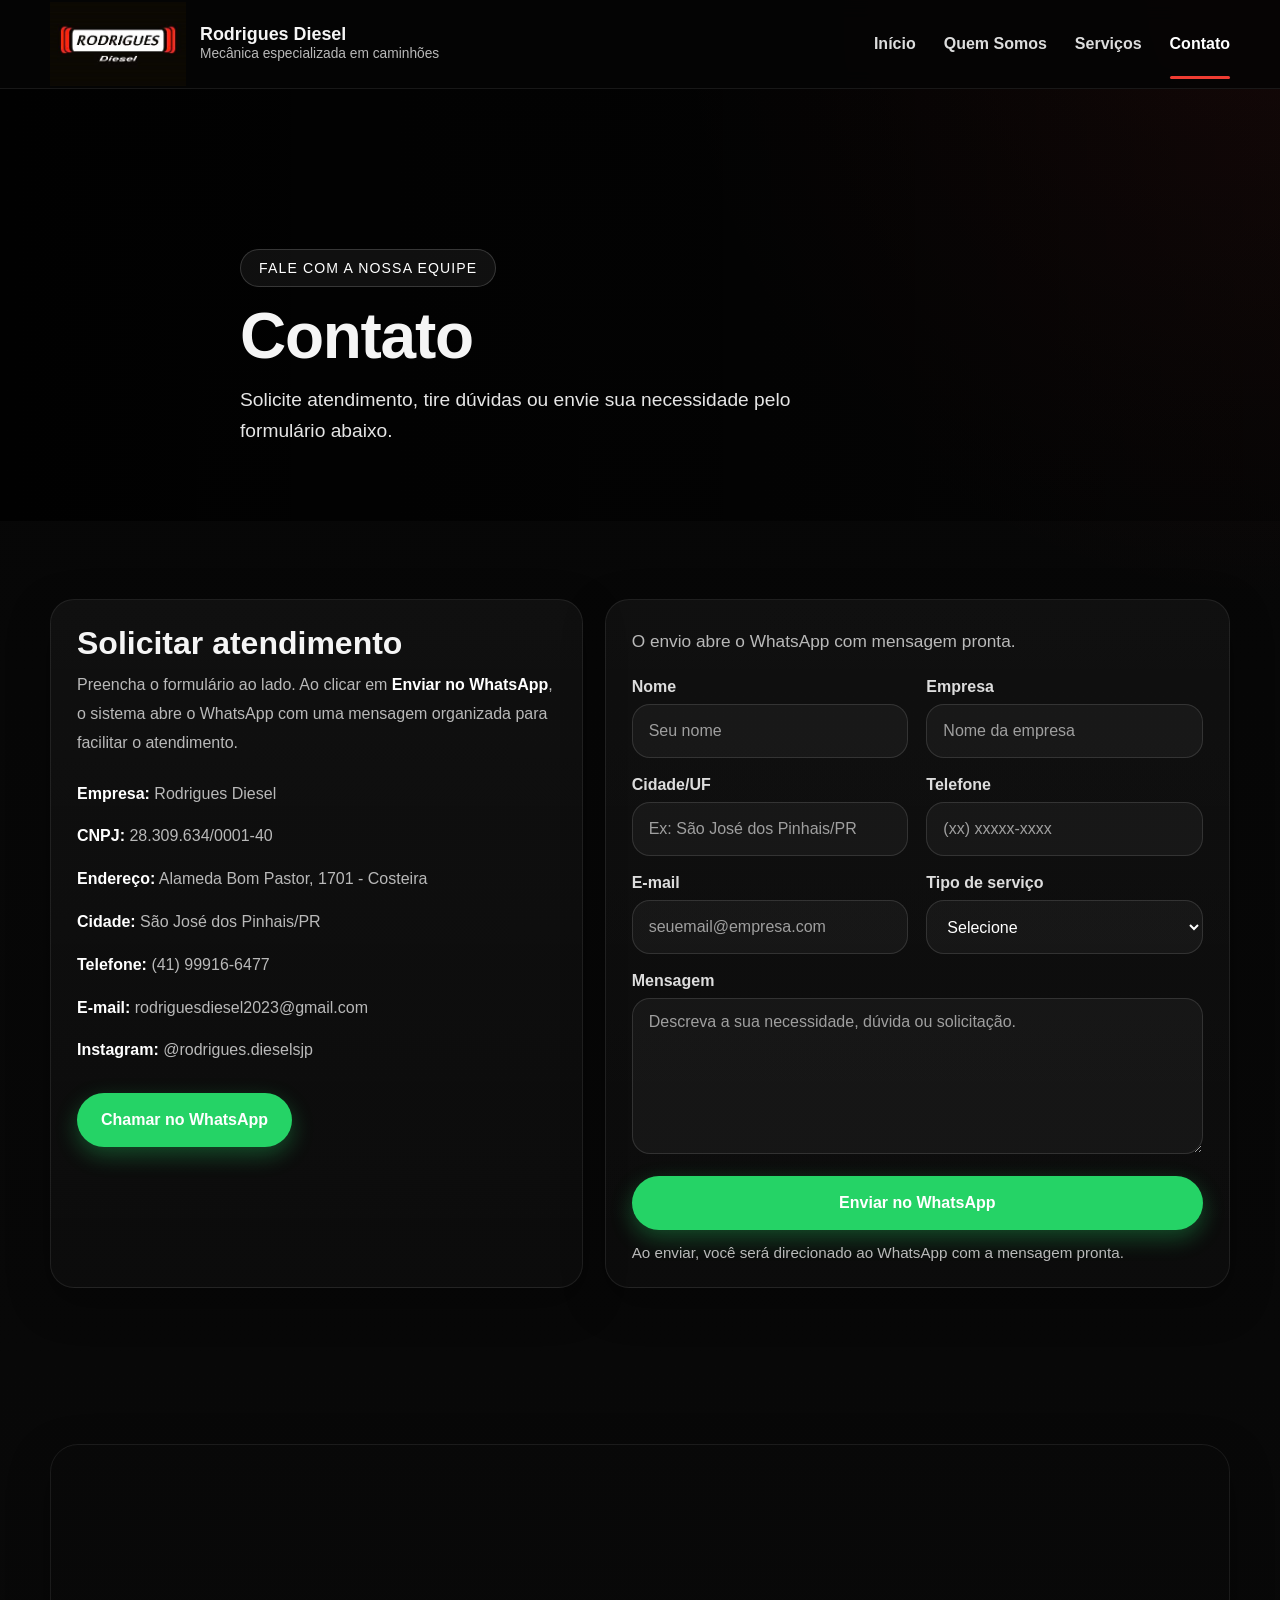
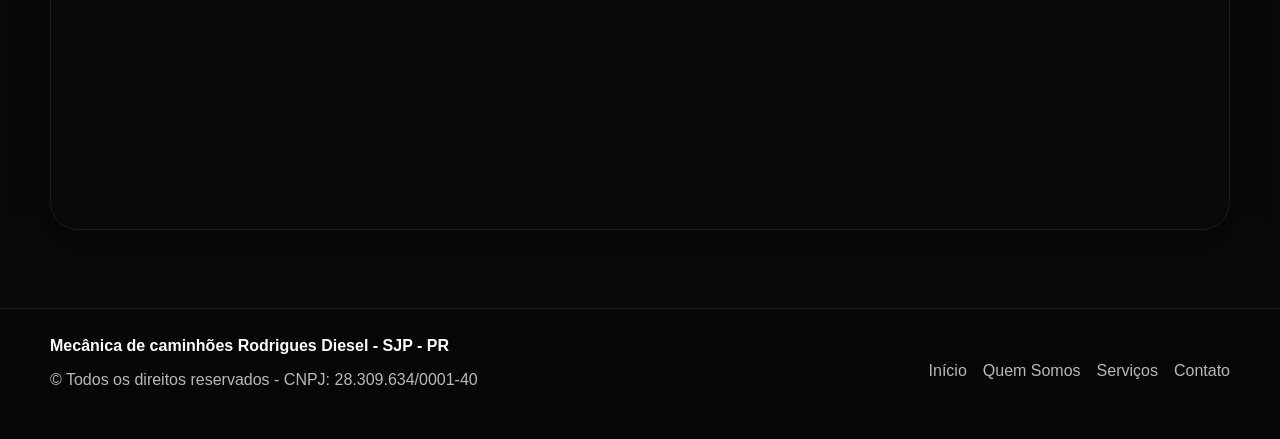
==== contato.html @ 135ef5be "Indexação Google + GSC" ====
<!DOCTYPE html>
<html lang="pt-BR">
<head>
  <meta charset="UTF-8">
  <meta name="viewport" content="width=device-width, initial-scale=1.0">
  <title>Contato | Rodrigues Diesel</title>
  <meta name="description" content="Entre em contato com a Rodrigues Diesel em São José dos Pinhais. Solicite atendimento pelo formulário ou pelo WhatsApp.">
  <link rel="stylesheet" href="./assets/css/style.css">
</head>
<body>
  <header class="site-header">
    <div class="container site-header__inner">
      <a class="brand" href="./index.html" aria-label="Rodrigues Diesel - página inicial">
        <img class="brand__logo" src="./assets/img/logo-rodrigues-diesel.jpeg" alt="Logo Rodrigues Diesel">
        <div class="brand__text">
          <strong>Rodrigues Diesel</strong>
          <span>Mecânica especializada em caminhões</span>
        </div>
      </a>
      <button class="nav-toggle" type="button" aria-label="Abrir menu" aria-expanded="false">Menu</button>
      <nav class="site-nav" aria-label="Menu principal">
        <ul>
          <li><a href="./index.html">Início</a></li>
          <li><a href="./quem-somos.html">Quem Somos</a></li>
          <li><a href="./servicos.html">Serviços</a></li>
          <li><a class="is-active" href="./contato.html">Contato</a></li>
        </ul>
      </nav>
    </div>
  </header>

  <main>
    <section class="page-banner" style="--hero-image: url('https://images.unsplash.com/photo-1530046339160-ce3e530c7d2f?auto=format&fit=crop&w=1600&q=80');">
      <div class="container page-banner__content">
        <span class="kicker">Fale com a nossa equipe</span>
        <h1>Contato</h1>
        <p>Solicite atendimento, tire dúvidas ou envie sua necessidade pelo formulário abaixo.</p>
      </div>
    </section>

    <section class="section">
      <div class="container">
        <div class="contact-layout">
          <aside class="card contact-panel">
            <h2 class="section-title" style="font-size:2rem; margin-bottom: 10px;">Solicitar atendimento</h2>
            <p>
              Preencha o formulário ao lado. Ao clicar em <strong>Enviar no WhatsApp</strong>, o sistema abre o WhatsApp
              com uma mensagem organizada para facilitar o atendimento.
            </p>
            <ul>
              <li><strong>Empresa:</strong> Rodrigues Diesel</li>
              <li><strong>CNPJ:</strong> 28.309.634/0001-40</li>
              <li><strong>Endereço:</strong> Alameda Bom Pastor, 1701 - Costeira</li>
              <li><strong>Cidade:</strong> São José dos Pinhais/PR</li>
              <li><strong>Telefone:</strong> (41) 99916-6477</li>
              <li><strong>E-mail:</strong> rodriguesdiesel2023@gmail.com</li>
              <li><strong>Instagram:</strong> @rodrigues.dieselsjp</li>
            </ul>
            <p style="margin-top:28px;"><a class="btn-whatsapp" href="https://wa.me/5541999166477?text=Eu%20vi%20seu%20contato%20no%20site%20e%20quero%20saber%20Mais." target="_blank" rel="noopener">Chamar no WhatsApp</a></p>
          </aside>

          <section class="card">
            <p class="section-intro" style="margin-top: 0; margin-bottom: 22px;">O envio abre o WhatsApp com mensagem pronta.</p>

            <form id="contactForm" data-whatsapp="5541999166477">
              <div class="form-grid">
                <div class="form-group">
                  <label for="nome">Nome</label>
                  <input class="field" id="nome" name="nome" type="text" placeholder="Seu nome">
                </div>
                <div class="form-group">
                  <label for="empresa">Empresa</label>
                  <input class="field" id="empresa" name="empresa" type="text" placeholder="Nome da empresa">
                </div>
                <div class="form-group">
                  <label for="cidade">Cidade/UF</label>
                  <input class="field" id="cidade" name="cidade" type="text" placeholder="Ex: São José dos Pinhais/PR">
                </div>
                <div class="form-group">
                  <label for="telefone">Telefone</label>
                  <input class="field" id="telefone" name="telefone" type="text" placeholder="(xx) xxxxx-xxxx">
                </div>
                <div class="form-group">
                  <label for="email">E-mail</label>
                  <input class="field" id="email" name="email" type="email" placeholder="seuemail@empresa.com">
                </div>
                <div class="form-group">
                  <label for="servico">Tipo de serviço</label>
                  <select class="select" id="servico" name="servico">
                    <option value="">Selecione</option>
                    <option>Diagnóstico eletrônico</option>
                    <option>Revisão de motor</option>
                    <option>Revisão de transmissões</option>
                    <option>Revisão preventiva</option>
                    <option>Manutenção elétrica</option>
                    <option>Outro</option>
                  </select>
                </div>
                <div class="form-group form-group--full">
                  <label for="mensagem">Mensagem</label>
                  <textarea class="textarea" id="mensagem" name="mensagem" placeholder="Descreva a sua necessidade, dúvida ou solicitação."></textarea>
                </div>
                <div class="form-group form-group--full">
                  <button class="btn-whatsapp" type="submit" style="width:100%;">Enviar no WhatsApp</button>
                  <div class="form-note">Ao enviar, você será direcionado ao WhatsApp com a mensagem pronta.</div>
                </div>
              </div>
            </form>
          </section>
        </div>
      </div>
    </section>

    <section class="section">
      <div class="container">
        <div class="map-box">
          <iframe src="https://www.google.com/maps?q=Alameda%20Bom%20Pastor%201701%20S%C3%A3o%20Jos%C3%A9%20dos%20Pinhais&output=embed" loading="lazy" referrerpolicy="no-referrer-when-downgrade"></iframe>
        </div>
      </div>
    </section>
  </main>

  <footer class="site-footer">
    <div class="container footer__inner">
      <div class="footer__brand">
        <div>
          <strong style="display:block;color:#fff;">Mecânica de caminhões Rodrigues Diesel - SJP - PR</strong>
          <p>© Todos os direitos reservados - CNPJ: 28.309.634/0001-40</p>
        </div>
      </div>
      <div class="footer__links">
        <a href="./index.html">Início</a>
        <a href="./quem-somos.html">Quem Somos</a>
        <a href="./servicos.html">Serviços</a>
        <a href="./contato.html">Contato</a>
      </div>
    </div>
  </footer>

  <script src="./assets/js/main.js"></script>
</body>
</html>
---- assets/css/style.css ----
/* =========================================================
   Rodrigues Diesel - Base visual
   - Estrutura organizada
   - Responsividade reforçada
   - Sem quebrar a base já funcional
========================================================= */

/* =========================================================
   TOKENS / VARIÁVEIS
========================================================= */
:root {
  --bg: #050505;
  --bg-soft: #101010;
  --panel: #161616;
  --panel-2: #1d1d1d;

  --text: #f5f5f5;
  --muted: #b9b9b9;

  --line: rgba(255, 255, 255, 0.08);
  --line-strong: rgba(255, 255, 255, 0.14);

  --brand: #ef3c32;
  --brand-2: #ffffff;
  --whatsapp: #25d366;

  --shadow: 0 14px 40px rgba(0, 0, 0, 0.35);
  --shadow-soft: 0 10px 26px rgba(0, 0, 0, 0.24);

  --radius: 24px;
  --radius-sm: 18px;
  --radius-pill: 999px;

  --container: 1180px;
  --header-h: 88px;

  --space-1: 8px;
  --space-2: 12px;
  --space-3: 16px;
  --space-4: 20px;
  --space-5: 24px;
  --space-6: 28px;
  --space-7: 36px;
  --space-8: 48px;
  --space-9: 64px;
  --space-10: 78px;
}

/* =========================================================
   RESET / BASE
========================================================= */
*,
*::before,
*::after {
  box-sizing: border-box;
}

html {
  scroll-behavior: smooth;
}

body {
  margin: 0;
  font-family: Arial, Helvetica, sans-serif;
  color: var(--text);
  background:
    radial-gradient(circle at top right, rgba(239, 60, 50, 0.10), transparent 25%),
    linear-gradient(180deg, #060606 0%, #090909 100%);
}

a {
  color: inherit;
  text-decoration: none;
}

img {
  max-width: 100%;
  display: block;
}

button,
input,
textarea,
select {
  font: inherit;
}

.container {
  width: min(calc(100% - 32px), var(--container));
  margin: 0 auto;
}

/* =========================================================
   CABEÇALHO
========================================================= */
.site-header {
  position: sticky;
  top: 0;
  z-index: 50;
  backdrop-filter: blur(10px);
  background: rgba(5, 5, 5, 0.92);
  border-bottom: 1px solid var(--line);
}

.site-header__inner {
  min-height: var(--header-h);
  display: flex;
  align-items: center;
  justify-content: space-between;
  gap: var(--space-6);
}

.brand {
  display: flex;
  align-items: center;
  gap: 14px;
  min-width: 0;
}

.brand__logo {
  width: 136px;
  height: auto;
  object-fit: contain;
  flex-shrink: 0;
}

.brand__text {
  min-width: 0;
}

.brand__text strong {
  display: block;
  font-size: clamp(1.1rem, 1.4vw, 1.45rem);
  line-height: 1.1;
}

.brand__text span {
  display: block;
  color: var(--muted);
  font-size: clamp(0.86rem, 1vw, 1rem);
  line-height: 1.35;
}

.nav-toggle {
  display: none;
  background: transparent;
  color: var(--text);
  border: 1px solid var(--line);
  border-radius: 12px;
  padding: 10px 14px;
  cursor: pointer;
  transition: border-color 0.2s ease, background 0.2s ease;
}

.nav-toggle:hover {
  border-color: var(--line-strong);
  background: rgba(255, 255, 255, 0.04);
}

.site-nav ul {
  display: flex;
  align-items: center;
  gap: 28px;
  padding: 0;
  margin: 0;
  list-style: none;
}

.site-nav a {
  position: relative;
  display: inline-block;
  padding: 8px 0;
  font-weight: 700;
  color: #dddddd;
  transition: color 0.2s ease;
}

.site-nav a:hover,
.site-nav a.is-active {
  color: #ffffff;
}

.site-nav a.is-active::after,
.site-nav a:hover::after {
  content: "";
  position: absolute;
  left: 0;
  right: 0;
  bottom: -18px;
  height: 3px;
  background: var(--brand);
  border-radius: var(--radius-pill);
}

/* =========================================================
   HERO / BANNERS
========================================================= */
.hero,
.page-banner {
  position: relative;
  overflow: hidden;
}

.hero {
  min-height: clamp(560px, 78vh, 820px);
  display: grid;
  align-items: end;
}

.page-banner {
  min-height: clamp(340px, 48vh, 460px);
  display: grid;
  align-items: end;
}

.hero::before,
.page-banner::before {
  content: "";
  position: absolute;
  inset: 0;
  background-size: cover;
  background-position: center;
}

.hero::before {
  background:
    linear-gradient(90deg, rgba(0, 0, 0, 0.88) 0%, rgba(0, 0, 0, 0.64) 42%, rgba(0, 0, 0, 0.26) 100%),
    linear-gradient(180deg, rgba(0, 0, 0, 0.08) 0%, rgba(0, 0, 0, 0.40) 100%),
    var(--hero-image, linear-gradient(135deg, #111111, #1e1e1e));
}

.page-banner::before {
  background:
    linear-gradient(90deg, rgba(0, 0, 0, 0.86) 0%, rgba(0, 0, 0, 0.62) 50%, rgba(0, 0, 0, 0.34) 100%),
    var(--hero-image, linear-gradient(135deg, #090909, #1e1e1e));
}

.hero::after {
  content: "";
  position: absolute;
  inset: auto 0 0;
  height: 140px;
  background: linear-gradient(180deg, transparent, #080808 82%);
}

.hero__content,
.page-banner__content {
  position: relative;
  z-index: 1;
}

.hero__content {
  max-width: 920px;
  width: 100%;
  padding: 110px 0 96px;
  margin-left: clamp(0px, 3vw, 36px);
}

.page-banner__content {
  max-width: 800px;
  padding: 88px 0 74px;
}

.kicker {
  display: inline-flex;
  align-items: center;
  padding: 10px 18px;
  border: 1px solid rgba(255, 255, 255, 0.16);
  border-radius: var(--radius-pill);
  background: rgba(255, 255, 255, 0.06);
  font-size: 0.88rem;
  letter-spacing: 0.08em;
  text-transform: uppercase;
  color: #ffffff;
}

.hero h1,
.page-banner h1 {
  margin: 18px 0 16px;
  font-size: clamp(2.4rem, 5vw, 5rem);
  line-height: 0.98;
  letter-spacing: -0.02em;
  max-width: 18ch;
}

.hero p,
.page-banner p {
  margin: 0;
  font-size: clamp(1.05rem, 1.5vw, 1.3rem);
  line-height: 1.65;
  color: #e6e6e6;
  max-width: 58ch;
}

/* =========================================================
   SEÇÕES
========================================================= */
.section {
  padding: var(--space-10) 0;
}

.section--tight {
  padding-top: 42px;
}

.section-title {
  margin: 0 0 16px;
  font-size: clamp(1.9rem, 3vw, 2.9rem);
  line-height: 1.1;
}

.section-intro {
  margin: 0;
  max-width: 70ch;
  color: var(--muted);
  font-size: 1.08rem;
  line-height: 1.8;
}

.section-actions {
  margin-top: 28px;
}

/* =========================================================
   GRIDS / LAYOUTS
========================================================= */
.grid-2,
.grid-3,
.grid-4,
.contact-layout,
.form-grid {
  display: grid;
}

.grid-2 {
  grid-template-columns: 1.04fr 0.96fr;
  gap: 32px;
}

.grid-2--align-center {
  align-items: center;
}

.grid-3 {
  grid-template-columns: repeat(3, minmax(0, 1fr));
  gap: 22px;
}

.grid-4 {
  grid-template-columns: repeat(4, minmax(0, 1fr));
  gap: 18px;
}

.contact-layout {
  grid-template-columns: 0.92fr 1.08fr;
  gap: 22px;
}

.form-grid {
  grid-template-columns: repeat(2, minmax(0, 1fr));
  gap: 18px;
}

/* =========================================================
   CARDS / BLOCOS
========================================================= */
.card,
.stat,
.contact-panel,
.map-box {
  border: 1px solid var(--line);
  box-shadow: var(--shadow);
}

.card {
  background: linear-gradient(180deg, rgba(255, 255, 255, 0.04), rgba(255, 255, 255, 0.02));
  border-radius: var(--radius);
  padding: 26px;
  height: 100%;
}

.card h3 {
  margin: 0 0 0px;
  font-size: 1.24rem;
  line-height: 1.5;
}

.card p {
  margin: 0;
  color: var(--muted);
  line-height: 1.75;
}

.stat {
  padding: 24px 22px;
  border-radius: 20px;
  background: rgba(255, 255, 255, 0.141);
  min-height: 100%;
}

.stat strong {
  display: block;
  color: var(--brand);
  font-size: clamp(1.6rem, 2vw, 1.95rem);
  line-height: 1.1;
  margin-bottom: 10px;
}

.stat span {
  color: var(--muted);
  line-height: 1.65;
}

/* =========================================================
   IMAGEM / MÍDIA
========================================================= */
.media-box {
  min-height: 440px;
  border-radius: 30px;
  overflow: hidden;
  background:
    linear-gradient(180deg, rgba(0, 0, 0, 0.16), rgba(0, 0, 0, 0.44)),
    var(--media-image, linear-gradient(135deg, #2b2b2b, #111111));
  background-size: cover;
  background-position: center;
}

/* =========================================================
   LISTA COM CHECK
========================================================= */
.list-check {
  display: grid;
  gap: 16px;
  margin: 24px 0 0;
  padding: 0;
  list-style: none;
}

.list-check li {
  position: relative;
  padding-left: 34px;
  color: var(--muted);
  line-height: 1.75;
}

.list-check li::before {
  content: "✔";
  position: absolute;
  left: 0;
  top: 0;
  color: var(--brand);
  font-weight: 700;
}

/* =========================================================
   CTA
========================================================= */
.cta-band {
  background: linear-gradient(135deg, rgba(0, 0, 0, 0.12), rgba(255, 255, 255, 0.21));
  border-top: 1px solid var(--line);
  border-bottom: 1px solid var(--line);
}

.cta-band__inner {
  display: flex;
  justify-content: space-between;
  align-items: center;
  gap: 24px;
}

.cta-band h2 {
  margin: 0 0 10px;
  font-size: clamp(1.8rem, 2.8vw, 2.5rem);
  line-height: 1.15;
}

.cta-band p {
  margin: 0;
  color: var(--muted);
  line-height: 1.75;
  max-width: 62ch;
}

/* =========================================================
   BOTÕES
========================================================= */
.btn-whatsapp,
.btn-outline {
  display: inline-flex;
  align-items: center;
  justify-content: center;
  min-height: 54px;
  padding: 0 24px;
  border-radius: var(--radius-pill);
  font-weight: 800;
  transition: transform 0.2s ease, filter 0.2s ease, background 0.2s ease, border-color 0.2s ease;
}

.btn-whatsapp {
  background: var(--whatsapp);
  color: #ffffff;
  border: 0;
  box-shadow: 0 8px 22px rgba(37, 211, 102, 0.32);
}

.btn-whatsapp:hover {
  transform: translateY(-2px);
  filter: brightness(1.05);
}

.btn-outline {
  min-height: 50px;
  border: 1px solid rgba(239, 60, 50, 0.45);
  color: #ffffff;
  background: transparent;
}

.btn-outline:hover {
  transform: translateY(-2px);
  border-color: rgba(239, 60, 50, 0.75);
  background: rgba(239, 60, 50, 0.08);
}

/* =========================================================
   CARD DE SERVIÇO
========================================================= */
.service-card {
  position: relative;
  padding-top: 76px;

  background: linear-gradient(
    180deg,
    rgba(255, 255, 255, 0.042),
    rgba(0, 0, 0, 0.6)
  );

  border: 1px solid rgba(239, 59, 50, 0.289);
}



/* =========================================================
   CONTATO / FORMULÁRIO
========================================================= */
.contact-panel p,
.contact-panel li {
  color: var(--muted);
  line-height: 1.8;
}

.contact-panel ul {
  list-style: none;
  padding: 0;
  margin: 22px 0 0;
  display: grid;
  gap: 14px;
}

.contact-panel strong {
  color: #ffffff;
}

.field,
.select,
.textarea {
  width: 100%;
  min-height: 54px;
  padding: 14px 16px;
  border-radius: 18px;
  border: 1px solid rgba(255, 255, 255, 0.12);
  background: rgba(255, 255, 255, 0.04);
  color: #ffffff;
  outline: none;
  transition: border-color 0.2s ease, background 0.2s ease, box-shadow 0.2s ease;
}

.field:focus,
.select:focus,
.textarea:focus {
  border-color: rgba(239, 60, 50, 0.48);
  background: rgba(255, 255, 255, 0.06);
  box-shadow: 0 0 0 4px rgba(239, 60, 50, 0.08);
}

.textarea {
  min-height: 156px;
  resize: vertical;
}

.field::placeholder,
.textarea::placeholder {
  color: #9f9f9f;
}

.form-group label {
  display: block;
  margin: 0 0 8px;
  color: #dddddd;
  font-weight: 700;
}

.form-group--full {
  grid-column: 1 / -1;
}

.form-note {
  margin-top: 14px;
  color: var(--muted);
  font-size: 0.95rem;
}

/* =========================================================
   MAPA
========================================================= */
.map-box {
  overflow: hidden;
  border-radius: 28px;
  min-height: 380px;
}

.map-box iframe {
  width: 100%;
  height: 100%;
  min-height: 380px;
  border: 0;
}

/* =========================================================
   RODAPÉ
========================================================= */
.site-footer {
  border-top: 1px solid var(--line);
  background: #060606;
}

.footer__inner {
  padding: 28px 0 34px;
  display: flex;
  justify-content: space-between;
  align-items: center;
  gap: 20px;
  color: var(--muted);
}

.footer__brand {
  display: flex;
  align-items: center;
  gap: 12px;
}

.footer__brand img {
  width: 92px;
  flex-shrink: 0;
}

.footer__text strong,
.footer__brand strong {
  display: block;
  color: #ffffff;
  line-height: 1.1;
}

.footer__links {
  display: flex;
  gap: 16px;
  flex-wrap: wrap;
}

.footer__links a:hover {
  color: #ffffff;
}

/* =========================================================
   RESPONSIVIDADE
========================================================= */
@media (max-width: 1180px) {
  .hero__content {
    max-width: 860px;
  }
}

@media (max-width: 1024px) {
  .grid-2,
  .contact-layout,
  .grid-4 {
    grid-template-columns: 1fr;
  }

  .grid-3 {
    grid-template-columns: repeat(2, minmax(0, 1fr));
  }

  .hero {
    min-height: 68vh;
  }

  .hero__content {
    max-width: 760px;
    margin-left: 0;
    padding: 96px 0 84px;
  }

  .media-box {
    min-height: 380px;
  }
}

@media (max-width: 820px) {
  :root {
    --header-h: 78px;
  }

  .site-header__inner {
    gap: 16px;
  }

  .nav-toggle {
    display: inline-flex;
    flex-shrink: 0;
  }

  .site-nav {
    position: absolute;
    top: calc(100% + 10px);
    right: 16px;
    left: 16px;
    background: rgba(10, 10, 10, 0.98);
    border: 1px solid var(--line);
    border-radius: 22px;
    padding: 16px 18px;
    box-shadow: var(--shadow);
    display: none;
  }

  .site-nav.is-open {
    display: block;
  }

  .site-nav ul {
    flex-direction: column;
    align-items: flex-start;
    gap: 14px;
  }

  .site-nav a.is-active::after,
  .site-nav a:hover::after {
    bottom: -4px;
  }

  .hero,
  .page-banner {
    min-height: auto;
  }

  .hero__content,
  .page-banner__content {
    margin-left: 0;
    padding: 82px 0 62px;
  }

  .hero h1,
  .page-banner h1 {
    max-width: 14ch;
  }

  .cta-band__inner,
  .footer__inner {
    flex-direction: column;
    align-items: flex-start;
  }

  .btn-whatsapp,
  .btn-outline {
    width: auto;
  }
}

@media (max-width: 640px) {
  .container {
    width: min(calc(100% - 24px), var(--container));
  }

  .grid-3,
  .form-grid {
    grid-template-columns: 1fr;
  }

  .brand {
    gap: 12px;
  }

  .brand__logo {
    width: 96px;
  }

  .brand__text strong {
    font-size: 1rem;
  }

  .brand__text span {
    font-size: 0.84rem;
  }

  .section {
    padding: 62px 0;
  }

  .section--tight {
    padding-top: 34px;
  }

  .card,
  .stat {
    padding: 22px;
  }

  .media-box {
    min-height: 300px;
    border-radius: 24px;
  }

  .kicker {
    font-size: 0.8rem;
    padding: 9px 14px;
  }

  .hero__content {
    padding: 72px 0 54px;
  }

  .hero h1,
  .page-banner h1 {
    font-size: clamp(2rem, 10vw, 2.9rem);
    line-height: 1.04;
    max-width: 100%;
  }

  .hero p,
  .page-banner p {
    font-size: 1rem;
    line-height: 1.65;
  }

  .btn-whatsapp,
  .btn-outline {
    width: 100%;
  }

  .footer__links {
    gap: 12px;
  }
}

@media (max-width: 420px) {
  .brand__logo {
    width: 82px;
  }

  .brand__text span {
    font-size: 0.78rem;
  }

  .hero__content {
    padding: 64px 0 48px;
  }

  .stat strong {
    font-size: 1.45rem;
  }
}

@media (max-width: 640px) {
  .hero {
    min-height: 620px;
  }

  .hero::before {
    background-position: 68% center;
    background-size: cover;
  }

  .hero__content {
    padding: 88px 0 80px;
  }
}
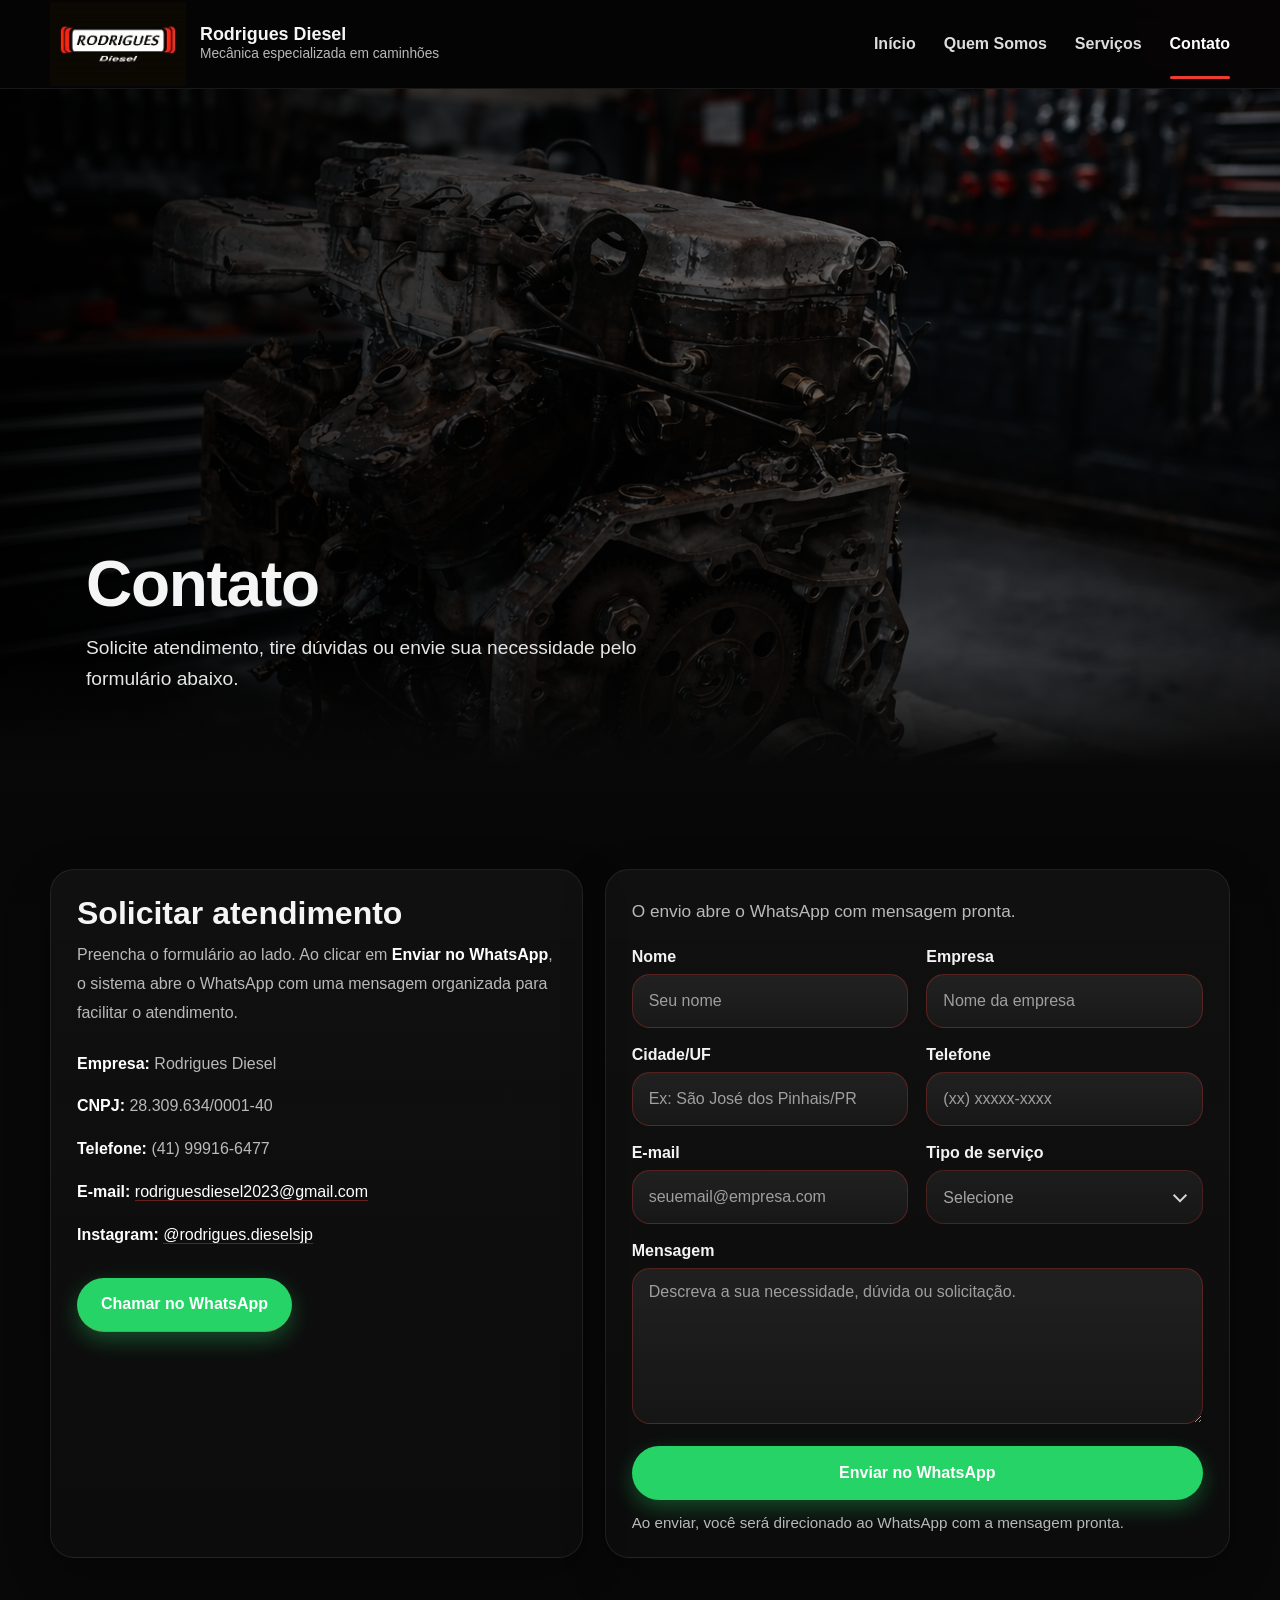
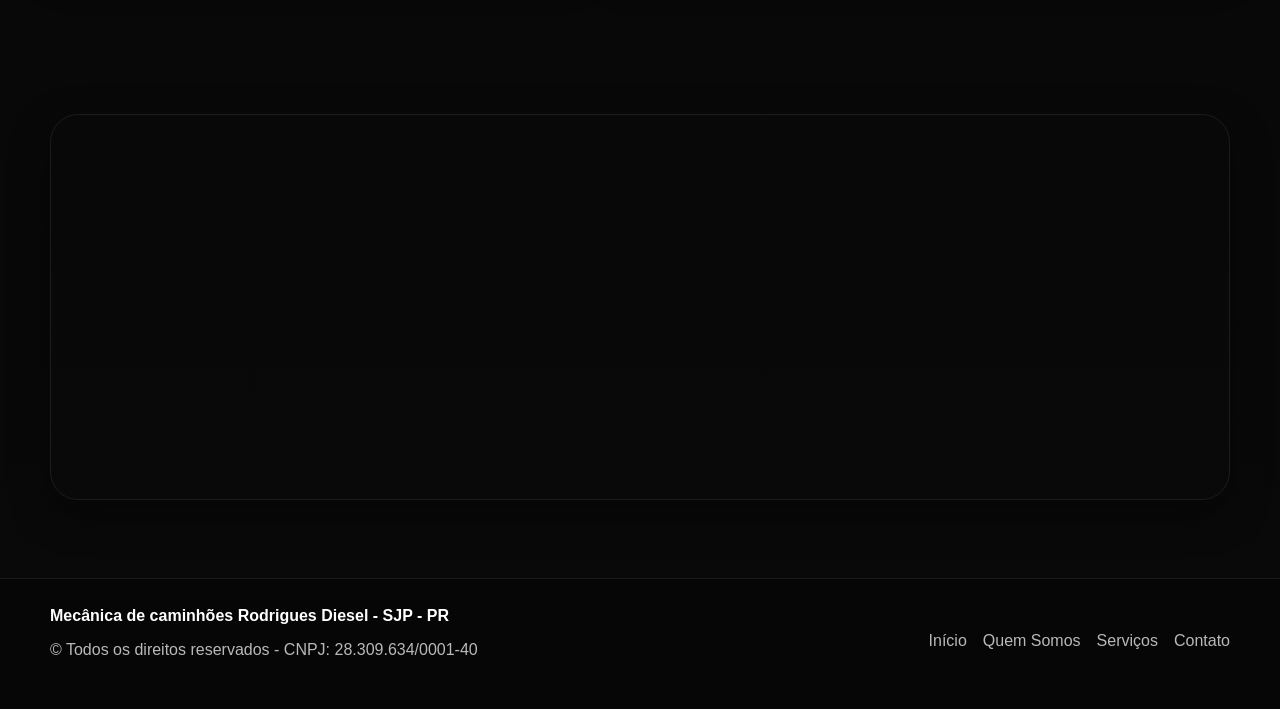
==== commit d5ed887f: "Atualizado pagina de Contato para aprovação" ====
--- a/contato.html
+++ b/contato.html
@@ -30,11 +30,12 @@
   </header>
 
   <main>
-    <section class="page-banner" style="--hero-image: url('https://images.unsplash.com/photo-1530046339160-ce3e530c7d2f?auto=format&fit=crop&w=1600&q=80');">
-      <div class="container page-banner__content">
-        <span class="kicker">Fale com a nossa equipe</span>
-        <h1>Contato</h1>
-        <p>Solicite atendimento, tire dúvidas ou envie sua necessidade pelo formulário abaixo.</p>
+    <section class="hero" style="--hero-image: url('../img/hero-contato.png');">
+      <div class="container">
+        <div class="hero__content">
+          <h1>Contato</h1>
+          <p>Solicite atendimento, tire dúvidas ou envie sua necessidade pelo formulário abaixo.</p>
+        </div>
       </div>
     </section>
 
@@ -50,11 +51,20 @@
             <ul>
               <li><strong>Empresa:</strong> Rodrigues Diesel</li>
               <li><strong>CNPJ:</strong> 28.309.634/0001-40</li>
-              <li><strong>Endereço:</strong> Alameda Bom Pastor, 1701 - Costeira</li>
-              <li><strong>Cidade:</strong> São José dos Pinhais/PR</li>
               <li><strong>Telefone:</strong> (41) 99916-6477</li>
-              <li><strong>E-mail:</strong> rodriguesdiesel2023@gmail.com</li>
-              <li><strong>Instagram:</strong> @rodrigues.dieselsjp</li>
+<li>
+  <strong>E-mail:</strong>
+  <a href="mailto:rodriguesdiesel2023@gmail.com">
+    rodriguesdiesel2023@gmail.com
+  </a>
+</li>
+
+<li>
+  <strong>Instagram:</strong>
+  <a href="https://www.instagram.com/rodrigues.dieselsjp" target="_blank" rel="noopener">
+    @rodrigues.dieselsjp
+  </a>
+</li>
             </ul>
             <p style="margin-top:28px;"><a class="btn-whatsapp" href="https://wa.me/5541999166477?text=Eu%20vi%20seu%20contato%20no%20site%20e%20quero%20saber%20Mais." target="_blank" rel="noopener">Chamar no WhatsApp</a></p>
           </aside>
@@ -84,18 +94,22 @@
                   <label for="email">E-mail</label>
                   <input class="field" id="email" name="email" type="email" placeholder="seuemail@empresa.com">
                 </div>
-                <div class="form-group">
-                  <label for="servico">Tipo de serviço</label>
-                  <select class="select" id="servico" name="servico">
-                    <option value="">Selecione</option>
-                    <option>Diagnóstico eletrônico</option>
-                    <option>Revisão de motor</option>
-                    <option>Revisão de transmissões</option>
-                    <option>Revisão preventiva</option>
-                    <option>Manutenção elétrica</option>
-                    <option>Outro</option>
-                  </select>
-                </div>
+
+<div class="form-group">
+  <label for="servico">Tipo de serviço</label>
+  <div class="select-wrap">
+    <select class="select" id="servico" name="servico" required>
+  <option value="" selected disabled>Selecione</option>
+  <option>Diagnóstico eletrônico</option>
+  <option>Revisão de motor</option>
+  <option>Revisão de transmissões</option>
+  <option>Revisão preventiva</option>
+  <option>Manutenção elétrica</option>
+  <option>Outro</option>
+</select>
+  </div>
+</div>
+
                 <div class="form-group form-group--full">
                   <label for="mensagem">Mensagem</label>
                   <textarea class="textarea" id="mensagem" name="mensagem" placeholder="Descreva a sua necessidade, dúvida ou solicitação."></textarea>
--- a/assets/css/style.css
+++ b/assets/css/style.css
@@ -372,6 +372,17 @@
   box-shadow: var(--shadow);
 }
 
+.contact-panel a {
+  color: #ffffff;
+  text-decoration: none;
+  border-bottom: 1px solid rgba(239, 60, 50, 0.4);
+  transition: all 0.2s ease;
+}
+
+.contact-panel a:hover {
+  color: #ef3c32;
+  border-bottom-color: #ef3c32;
+}
 .card {
   background: linear-gradient(180deg, rgba(255, 255, 255, 0.04), rgba(255, 255, 255, 0.02));
   border-radius: var(--radius);
@@ -567,8 +578,12 @@
   min-height: 54px;
   padding: 14px 16px;
   border-radius: 18px;
-  border: 1px solid rgba(255, 255, 255, 0.12);
-  background: rgba(255, 255, 255, 0.04);
+  border: 1px solid rgba(239, 60, 50, 0.28);
+  background: linear-gradient(
+    180deg,
+    rgba(255, 255, 255, 0.08),
+    rgba(255, 255, 255, 0.04)
+  );
   color: #ffffff;
   outline: none;
   transition: border-color 0.2s ease, background 0.2s ease, box-shadow 0.2s ease;
@@ -577,9 +592,58 @@
 .field:focus,
 .select:focus,
 .textarea:focus {
-  border-color: rgba(239, 60, 50, 0.48);
-  background: rgba(255, 255, 255, 0.06);
-  box-shadow: 0 0 0 4px rgba(239, 60, 50, 0.08);
+  border-color: rgba(239, 60, 50, 0.8);
+  background: rgba(255, 255, 255, 0.1);
+  box-shadow: 0 0 0 4px rgba(239, 60, 50, 0.14);
+}
+
+.select {
+  width: 100%;
+  min-height: 54px;
+  padding: 14px 46px 14px 16px;
+  border-radius: 18px;
+  border: 1px solid rgba(239, 60, 50, 0.22);
+  background:
+    linear-gradient(180deg, rgba(255, 255, 255, 0.06), rgba(255, 255, 255, 0.04));
+  color: #ffffff;
+  outline: none;
+  appearance: none;
+  -webkit-appearance: none;
+  -moz-appearance: none;
+  cursor: pointer;
+  transition: border-color 0.2s ease, background 0.2s ease, box-shadow 0.2s ease;
+}
+
+.select:focus {
+  border-color: rgba(239, 60, 50, 0.78);
+  background: rgba(255, 255, 255, 0.09);
+  box-shadow: 0 0 0 4px rgba(239, 60, 50, 0.12);
+}
+
+.select-wrap {
+  position: relative;
+}
+
+.select-wrap::after {
+  content: "";
+  position: absolute;
+  top: 50%;
+  right: 18px;
+  width: 10px;
+  height: 10px;
+  border-right: 2px solid rgba(255, 255, 255, 0.82);
+  border-bottom: 2px solid rgba(255, 255, 255, 0.82);
+  transform: translateY(-65%) rotate(45deg);
+  pointer-events: none;
+}
+
+.select option {
+  background: #161616;
+  color: #ffffff;
+}
+
+.select:invalid {
+  color: #a6a6a6;
 }
 
 .textarea {
@@ -595,8 +659,9 @@
 .form-group label {
   display: block;
   margin: 0 0 8px;
-  color: #dddddd;
+  color: #f3f3f3;
   font-weight: 700;
+  font-size: 1rem;
 }
 
 .form-group--full {
